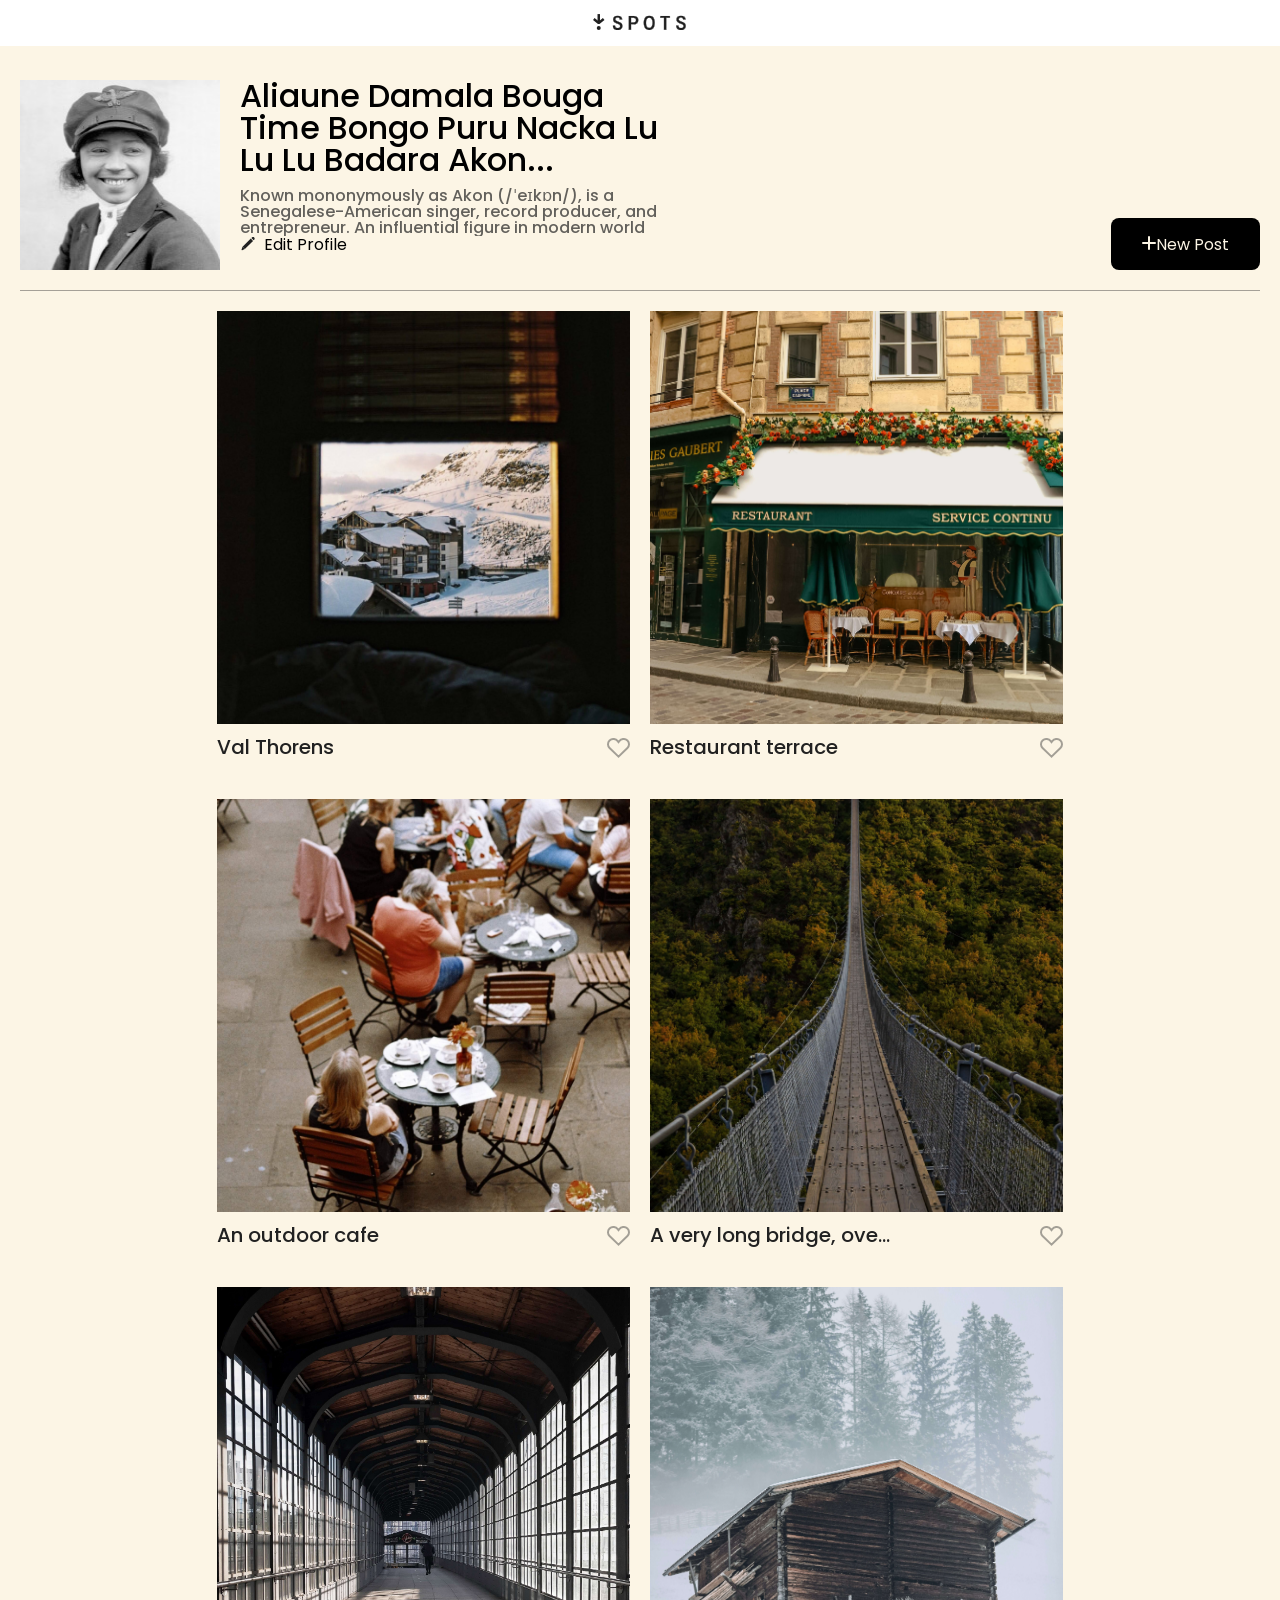
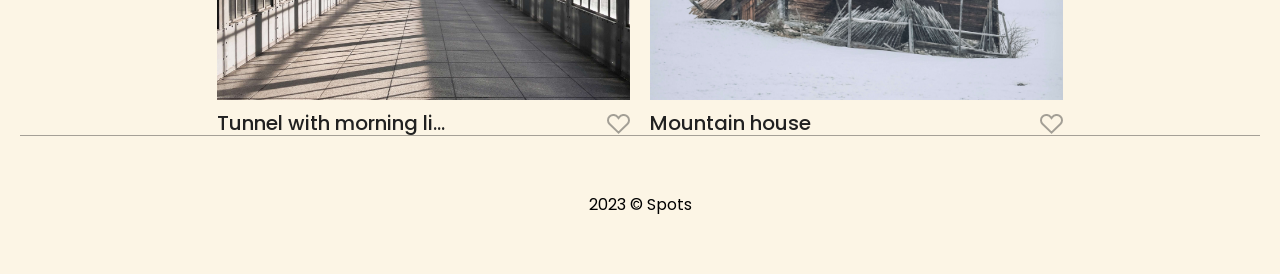
==== index.html @ 3129638e "doc1: add readme" ====
<!DOCTYPE html>
<html lang="en">
  <head>
    <meta charset="UTF-8" />
    <meta name="viewport" content="width=device-width, initial-scale=1.0" />
    <meta name="author" content="Johnathan Virgil" />
    <meta name="description" content="????" />
    <meta name="keywords" content="HTML, CSS" />
    <link rel="stylesheet" href="./pages/index.css" />
    <link rel="shortcut icon" href="favicon.ico" type="image/x-icon" />
    <title>Spots</title>
  </head>
  <body>
    <div class="page">
      <header class="header">
        <img src="./images/Logo.svg" alt="Spot logo" class="header__logo" />
      </header>
      <main class="content">
        <section class="profile page__section">
          <img
            src="./images/avatar.jpg"
            alt="Bessie Coleman"
            class="profile__avatar"
          />
          <div class="profile__column">
            <h1 class="profile__name">
              Aliaune Damala Bouga Time Bongo Puru Nacka Lu Lu Lu Badara Akon...
            </h1>
            <p class="profile__description">
              Known mononymously as Akon (/ˈeɪkɒn/), is a Senegalese-American
              singer, record producer, and entrepreneur. An influential figure
              in modern world
            </p>
            <button type="button" class="profile__edit-btn">
              <img src="./images/pencil.svg" alt="Pencil icon" />Edit Profile
            </button>
          </div>
          <button type="button" class="profile__add-btn">
            <img src="./images/plus.svg" alt="Plus icon" />New Post
          </button>
        </section>
        <section class="cards">
          <ul class="cards__list">
            <li class="card">
              <img
                src="./images/1-photo-by-moritz-feldmann-from-pexels.jpg"
                alt="Val Thorens"
                class="card__image"
              />
              <div class="card__content">
                <h2 class="card__title">Val Thorens</h2>
                <button type="button" class="card__like-btn"></button>
              </div>
            </li>
            <li class="card">
              <img
                src="./images/2-photo-by-ceiline-from-pexels.jpg"
                alt="Val Thorens"
                class="card__image"
              />
              <div class="card__content">
                <h2 class="card__title">Restaurant terrace</h2>
                <button type="button" class="card__like-btn"></button>
              </div>
            </li>
            <li class="card">
              <img
                src="./images/3-photo-by-tubanur-dogan-from-pexels.jpg"
                alt="Val Thorens"
                class="card__image"
              />
              <div class="card__content">
                <h2 class="card__title">An outdoor cafe</h2>
                <button type="button" class="card__like-btn"></button>
              </div>
            </li>
            <li class="card">
              <img
                src="./images/4-photo-by-maurice-laschet-from-pexels.jpg"
                alt="Val Thorens"
                class="card__image"
              />
              <div class="card__content">
                <h2 class="card__title">
                  A very long bridge, over the forest...
                </h2>
                <button type="button" class="card__like-btn"></button>
              </div>
            </li>
            <li class="card">
              <img
                src="./images/5-photo-by-van-anh-nguyen-from-pexels.jpg"
                alt="Val Thorens"
                class="card__image"
              />
              <div class="card__content">
                <h2 class="card__title">Tunnel with morning light</h2>
                <button type="button" class="card__like-btn"></button>
              </div>
            </li>
            <li class="card">
              <img
                src="./images/6-photo-by-moritz-feldmann-from-pexels.jpg"
                alt="Val Thorens"
                class="card__image"
              />
              <div class="card__content">
                <h2 class="card__title">Mountain house</h2>
                <button type="button" class="card__like-btn"></button>
              </div>
            </li>
          </ul>
        </section>
      </main>
      <footer class="footer">2023 © Spots</footer>
    </div>
  </body>
</html>
---- pages/index.css ----
@import url(../vendor/normalize.css);
@import url(../vendor/fonts.css);
@import url(../blocks/page.css);
@import url(../blocks/header.css);
@import url(../blocks/content.css);
@import url(../blocks/profile.css);
@import url(../blocks/cards.css);
@import url(../blocks/card.css);
@import url(../blocks/footer.css);
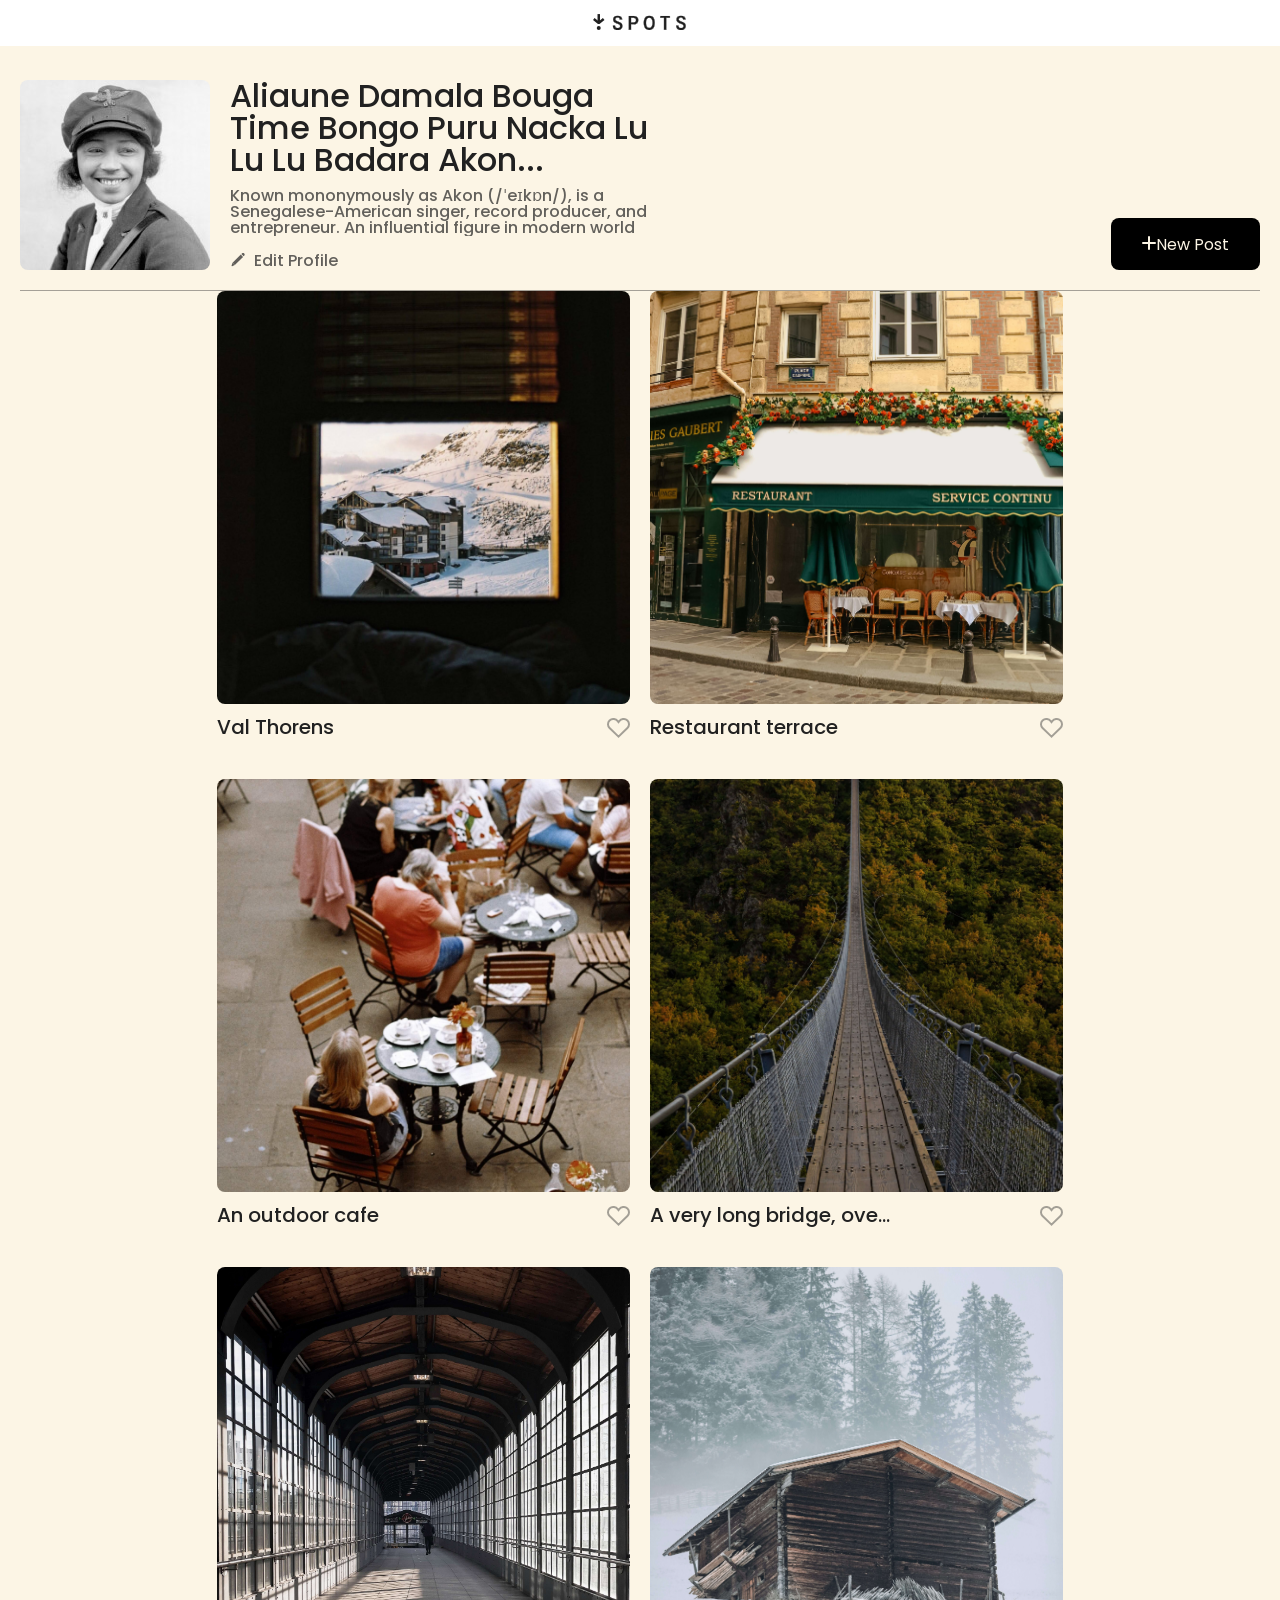
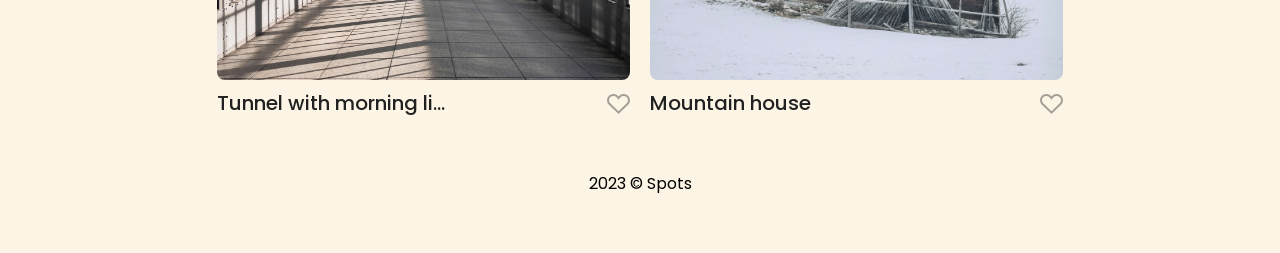
==== commit fda7a55e: "update files" ====
--- a/index.html
+++ b/index.html
@@ -39,7 +39,7 @@
             <img src="./images/plus.svg" alt="Plus icon" />New Post
           </button>
         </section>
-        <section class="cards">
+        <page__section class="cards">
           <ul class="cards__list">
             <li class="card">
               <img
@@ -112,7 +112,7 @@
           </ul>
         </section>
       </main>
-      <footer class="footer">2023 © Spots</footer>
+      <footer class="footer page__section">2023 © Spots</footer>
     </div>
   </body>
 </html>
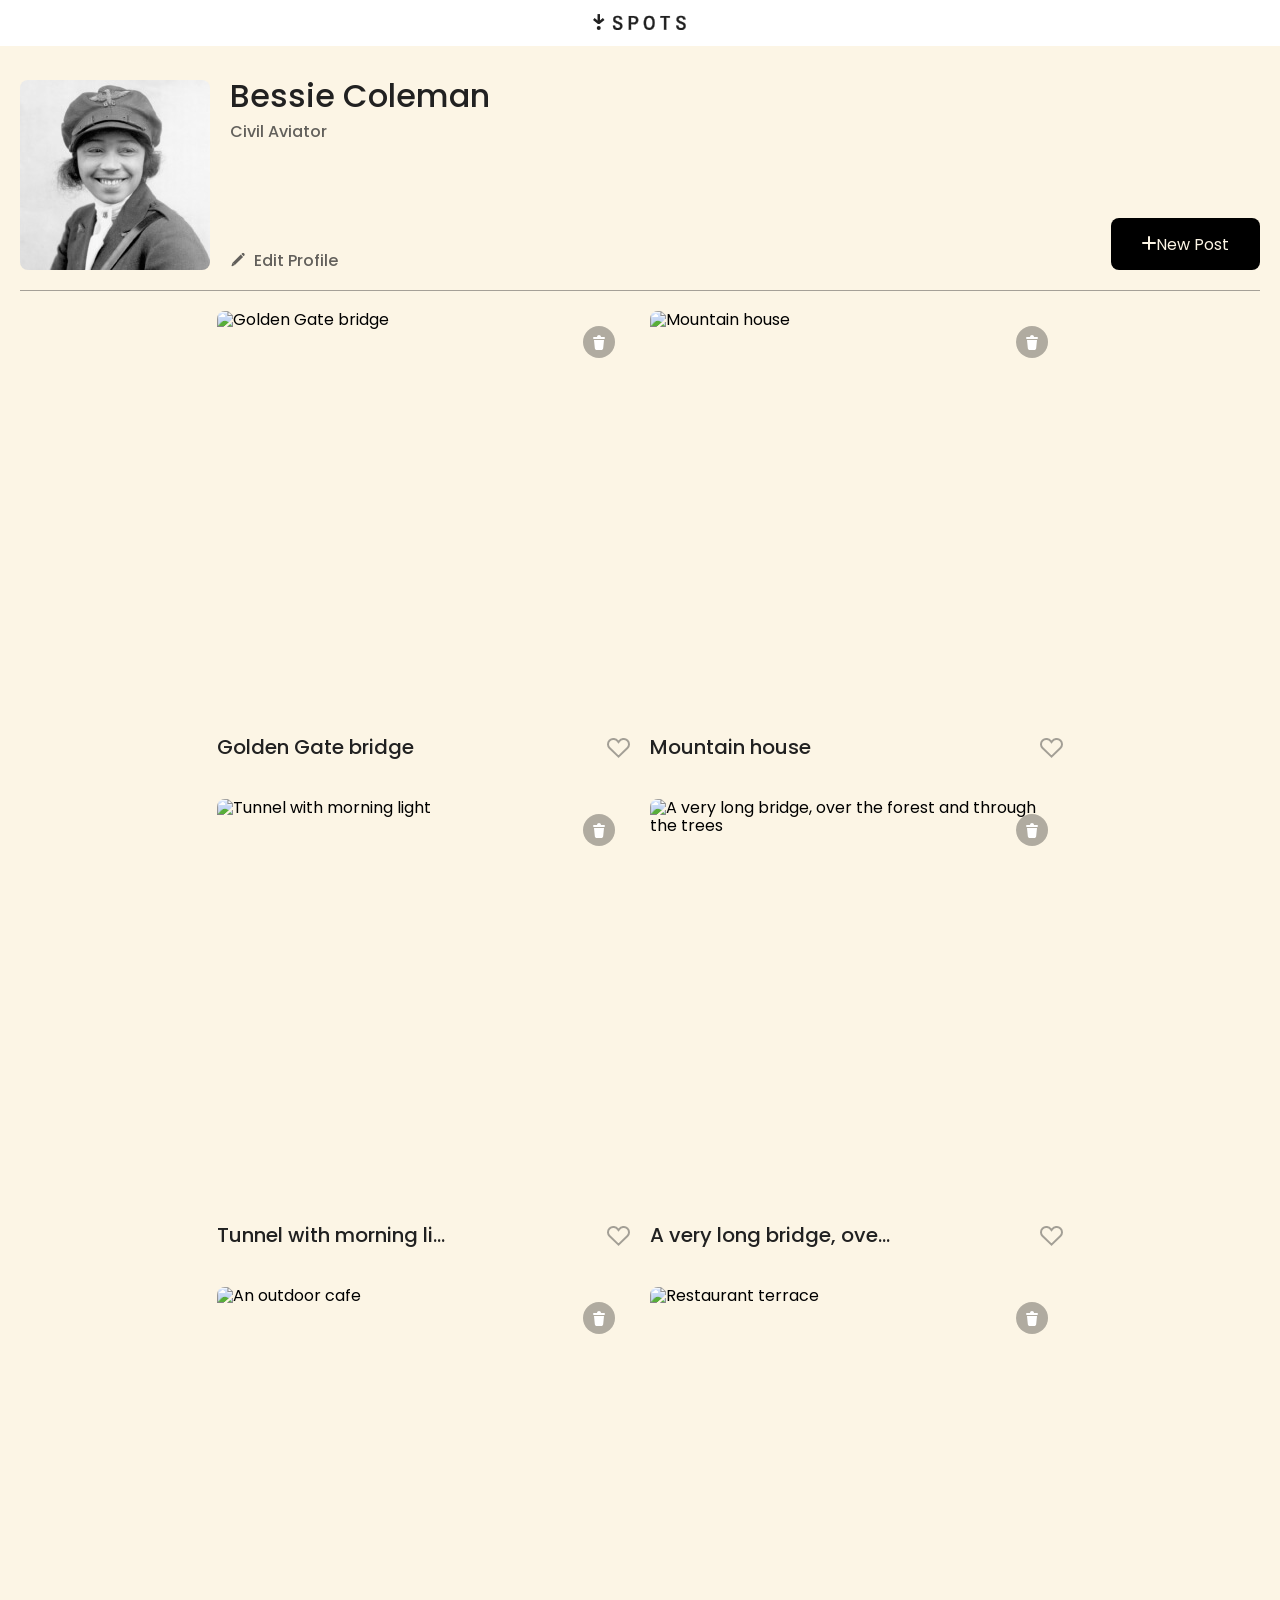
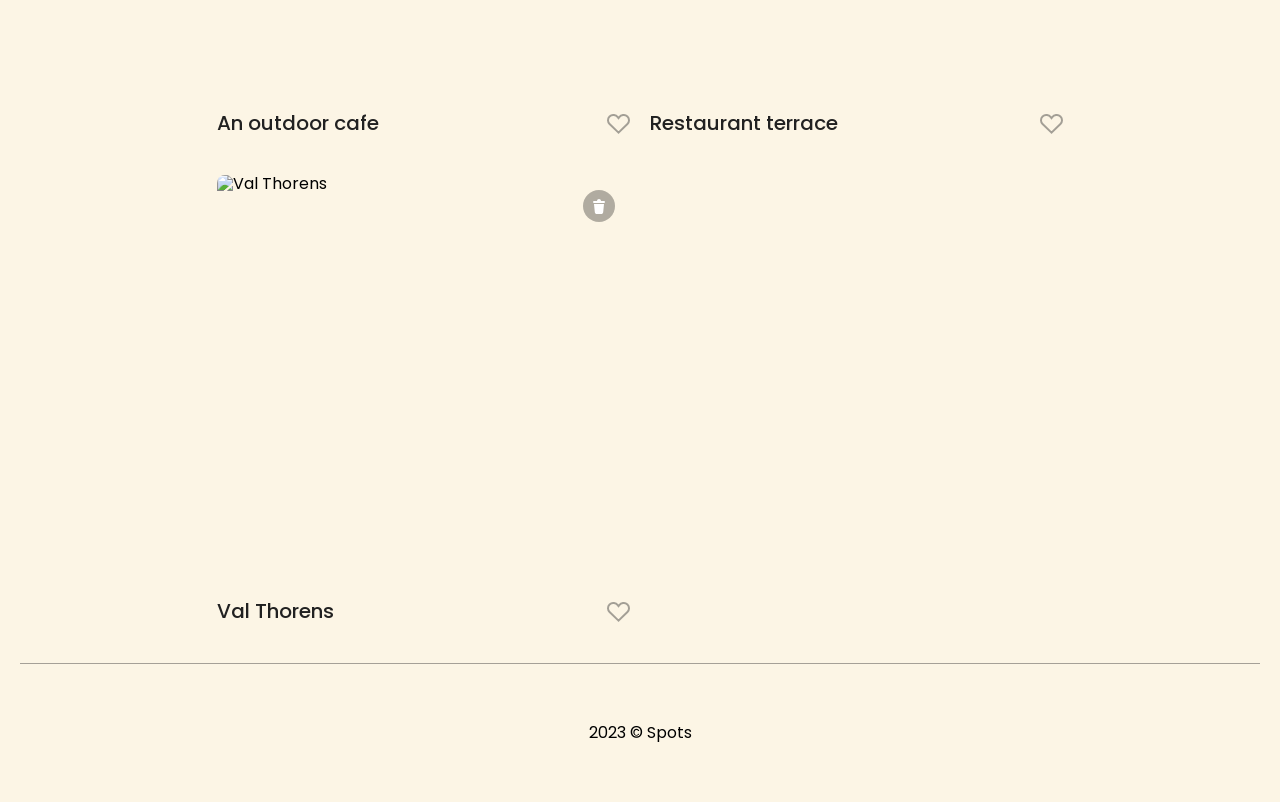
==== commit 6077796a: "update" ====
--- a/index.html
+++ b/index.html
@@ -23,14 +23,8 @@
             class="profile__avatar"
           />
           <div class="profile__column">
-            <h1 class="profile__name">
-              Aliaune Damala Bouga Time Bongo Puru Nacka Lu Lu Lu Badara Akon...
-            </h1>
-            <p class="profile__description">
-              Known mononymously as Akon (/ˈeɪkɒn/), is a Senegalese-American
-              singer, record producer, and entrepreneur. An influential figure
-              in modern world
-            </p>
+            <h1 class="profile__name">Bessie Coleman</h1>
+            <p class="profile__description">Civil Aviator</p>
             <button type="button" class="profile__edit-btn">
               <img src="./images/pencil.svg" alt="Pencil icon" />Edit Profile
             </button>
@@ -39,80 +33,97 @@
             <img src="./images/plus.svg" alt="Plus icon" />New Post
           </button>
         </section>
-        <page__section class="cards">
+        <section class="cards page__section">
           <ul class="cards__list">
-            <li class="card">
-              <img
-                src="./images/1-photo-by-moritz-feldmann-from-pexels.jpg"
-                alt="Val Thorens"
-                class="card__image"
-              />
-              <div class="card__content">
-                <h2 class="card__title">Val Thorens</h2>
-                <button type="button" class="card__like-btn"></button>
-              </div>
-            </li>
-            <li class="card">
-              <img
-                src="./images/2-photo-by-ceiline-from-pexels.jpg"
-                alt="Val Thorens"
-                class="card__image"
-              />
-              <div class="card__content">
-                <h2 class="card__title">Restaurant terrace</h2>
-                <button type="button" class="card__like-btn"></button>
-              </div>
-            </li>
-            <li class="card">
-              <img
-                src="./images/3-photo-by-tubanur-dogan-from-pexels.jpg"
-                alt="Val Thorens"
-                class="card__image"
-              />
-              <div class="card__content">
-                <h2 class="card__title">An outdoor cafe</h2>
-                <button type="button" class="card__like-btn"></button>
-              </div>
-            </li>
-            <li class="card">
-              <img
-                src="./images/4-photo-by-maurice-laschet-from-pexels.jpg"
-                alt="Val Thorens"
-                class="card__image"
-              />
-              <div class="card__content">
-                <h2 class="card__title">
-                  A very long bridge, over the forest...
-                </h2>
-                <button type="button" class="card__like-btn"></button>
-              </div>
-            </li>
-            <li class="card">
-              <img
-                src="./images/5-photo-by-van-anh-nguyen-from-pexels.jpg"
-                alt="Val Thorens"
-                class="card__image"
-              />
-              <div class="card__content">
-                <h2 class="card__title">Tunnel with morning light</h2>
-                <button type="button" class="card__like-btn"></button>
-              </div>
-            </li>
-            <li class="card">
-              <img
-                src="./images/6-photo-by-moritz-feldmann-from-pexels.jpg"
-                alt="Val Thorens"
-                class="card__image"
-              />
-              <div class="card__content">
-                <h2 class="card__title">Mountain house</h2>
-                <button type="button" class="card__like-btn"></button>
-              </div>
-            </li>
+            <template id="card-template">
+              <li class="card">
+                <button type="button" class="card__delete-icon"></button>
+                <img src="" alt="" class="card__image" />
+                <div class="card__content">
+                  <h2 class="card__title"></h2>
+                  <button
+                    aria-label="Like card"
+                    type="button"
+                    class="card__like-button"
+                  ></button>
+                </div>
+              </li>
+            </template>
           </ul>
         </section>
       </main>
       <footer class="footer page__section">2023 © Spots</footer>
+      <div class="modal" id="edit-modal">
+        <div class="modal__container">
+          <button type="submit" class="modal__close-btn"></button>
+          <h2 class="modal__title">Edit profile</h2>
+          <form name="edit-profile" class="modal__form">
+            <label for="profile-name-input" class="modal__label">
+              Name
+              <input
+                id="profile-name-input"
+                type="text"
+                class="modal__input"
+                name="name"
+                placeholder="Type your name"
+              />
+            </label>
+            <label for="profile-description-input" class="modal__label">
+              Description
+              <input
+                id="profile-description-input"
+                type="text"
+                class="modal__input"
+                name="description"
+                placeholder="Describe yourself"
+              />
+            </label>
+            <button type="submit" class="modal__submit-btn">Save</button>
+          </form>
+        </div>
+      </div>
     </div>
+
+    <div class="modal" id="add-card-modal">
+      <div class="modal__container">
+        <button type="submit" class="modal__close-btn"></button>
+        <h2 class="modal__title">New post</h2>
+        <form class="modal__form">
+          <label for="profile-name-input" class="modal__label">
+            Image link
+            <input
+              id="add-card-image-link-input"
+              type="text"
+              class="modal__input"
+              name="image link"
+              placeholder="Place your link"
+            />
+          </label>
+          <label for="profile-description-input" class="modal__label">
+            Caption
+            <input
+              id="profile-caption-input"
+              type="text"
+              class="modal__input"
+              name="description"
+              placeholder="Describe yourself"
+            />
+          </label>
+          <button type="submit" class="modal__submit-btn">Save</button>
+        </form>
+      </div>
+    </div>
+
+    <div class="modal" id="preview-modal">
+      <div class="modal__container modal__container_type_preview">
+        <button
+          type="submit"
+          class="modal__close-btn modal__close-btn_type_preview"
+        ></button>
+        <img class="modal__image" src="" alt="" />
+        <p class="modal__caption"></p>
+      </div>
+    </div>
+    <script defer src="./scripts/index.js"></script>
   </body>
 </html>
--- a/pages/index.css
+++ b/pages/index.css
@@ -7,3 +7,4 @@
 @import url(../blocks/cards.css);
 @import url(../blocks/card.css);
 @import url(../blocks/footer.css);
+@import url(../blocks/modal.css);
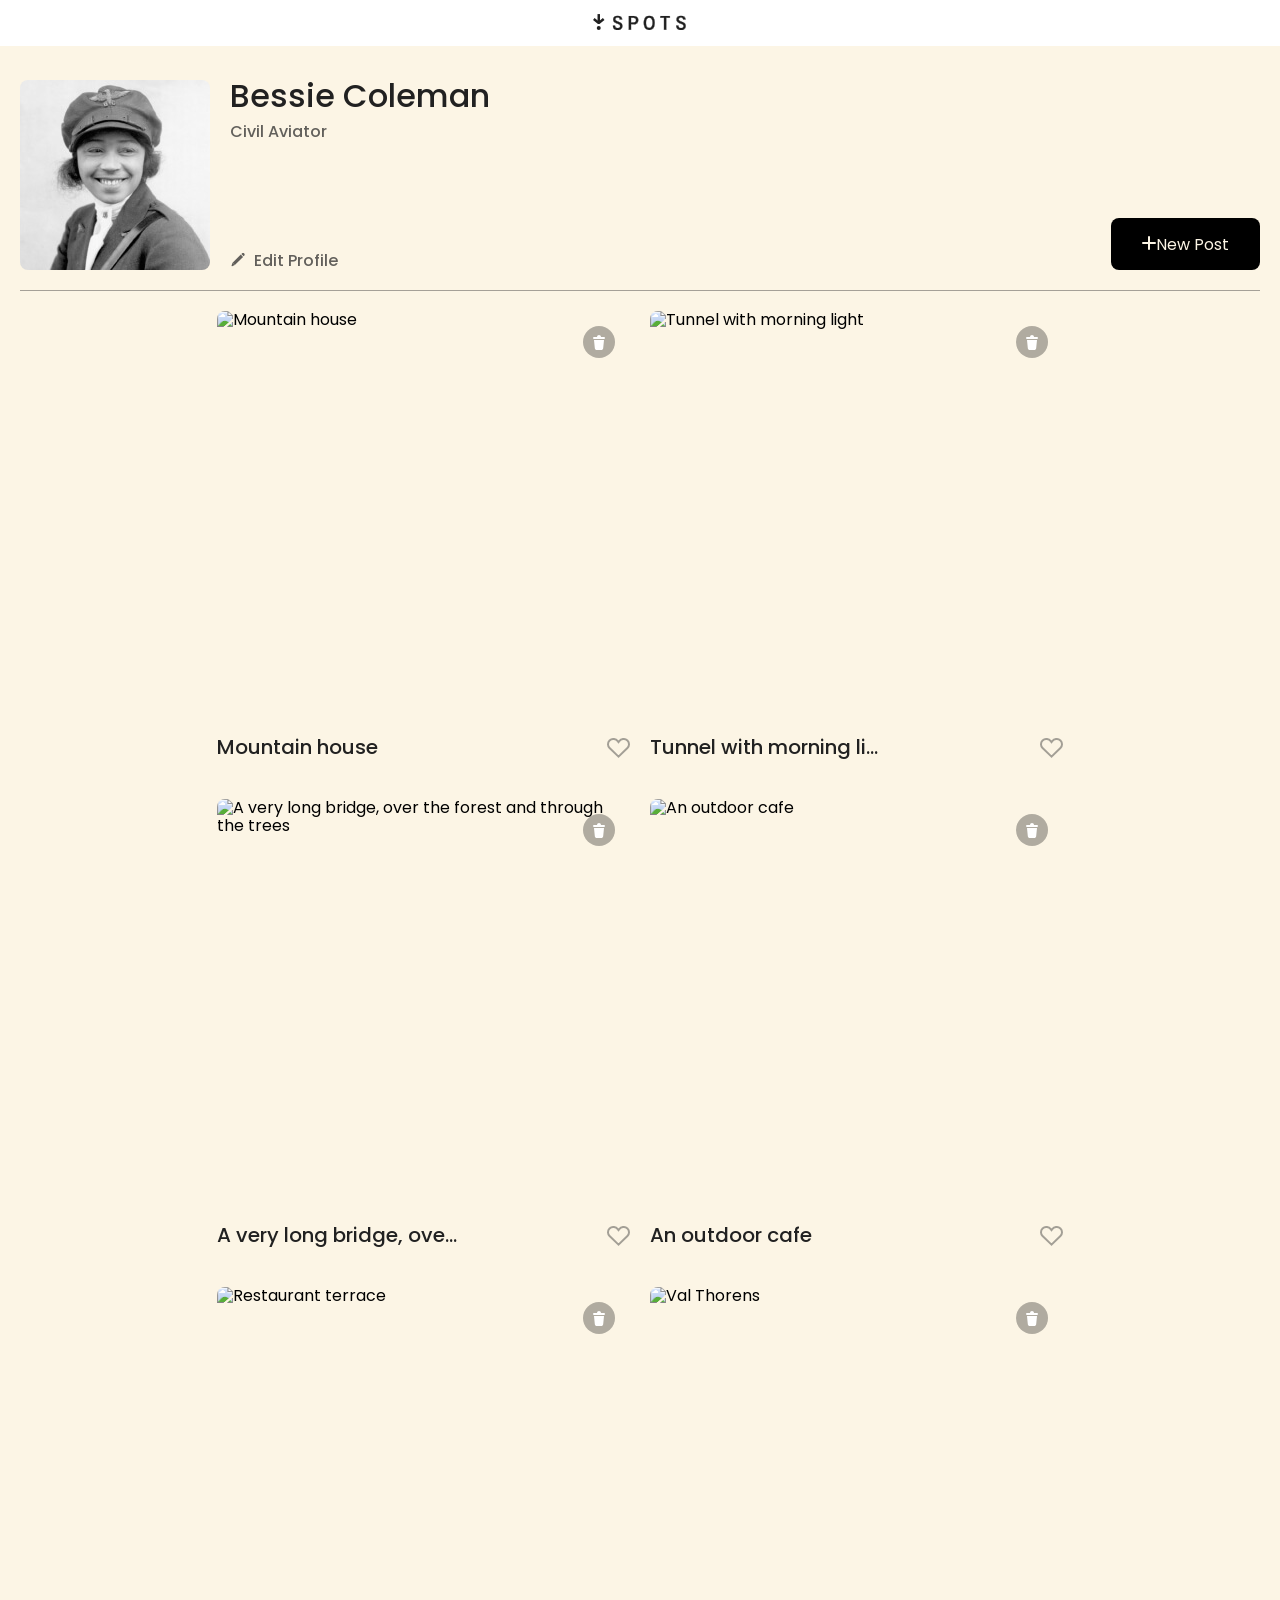
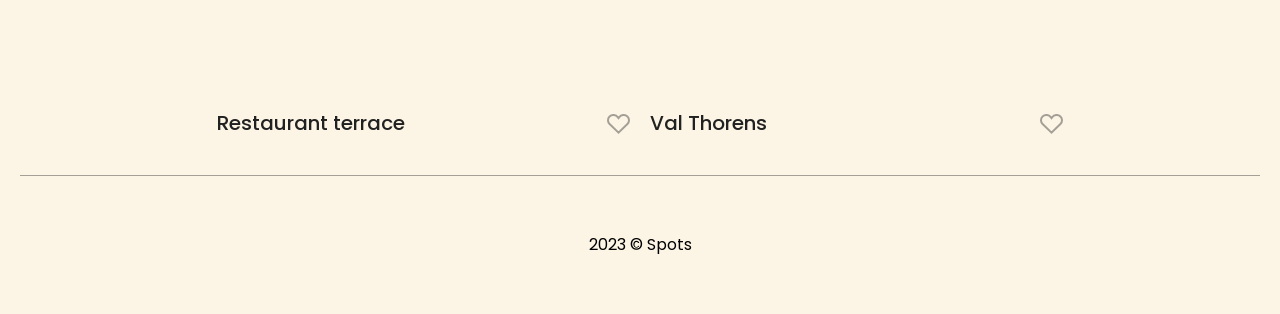
==== commit fed68411: "final update to project" ====
--- a/index.html
+++ b/index.html
@@ -55,28 +55,39 @@
       <footer class="footer page__section">2023 © Spots</footer>
       <div class="modal" id="edit-modal">
         <div class="modal__container">
-          <button type="submit" class="modal__close-btn"></button>
+          <button class="modal__close-btn"></button>
           <h2 class="modal__title">Edit profile</h2>
-          <form name="edit-profile" class="modal__form">
-            <label for="profile-name-input" class="modal__label">
+          <form class="modal__form" id="edit-profile-form" novalidate>
+            <label class="modal__label" for="profile-name-input">
               Name
               <input
                 id="profile-name-input"
-                type="text"
                 class="modal__input"
                 name="name"
                 placeholder="Type your name"
+                type="text"
+                minlength="2"
+                maxlength="40"
+                required
               />
+              <span id="profile-name-input-error" class="modal__error"></span>
             </label>
-            <label for="profile-description-input" class="modal__label">
+            <label class="modal__label">
               Description
               <input
                 id="profile-description-input"
-                type="text"
                 class="modal__input"
                 name="description"
                 placeholder="Describe yourself"
+                type="text"
+                minlength="2"
+                maxlength="200"
+                required
               />
+              <span
+                id="profile-description-input-error"
+                class="modal__error"
+              ></span>
             </label>
             <button type="submit" class="modal__submit-btn">Save</button>
           </form>
@@ -88,26 +99,35 @@
       <div class="modal__container">
         <button type="submit" class="modal__close-btn"></button>
         <h2 class="modal__title">New post</h2>
-        <form class="modal__form">
-          <label for="profile-name-input" class="modal__label">
+        <form class="modal__form" id="card-form" novalidate>
+          <label class="modal__label" for="add-card-image-link-input">
             Image link
             <input
               id="add-card-image-link-input"
-              type="text"
               class="modal__input"
               name="image link"
-              placeholder="Place your link"
+              placeholder="Paste a link to the picture"
+              type="url"
+              required
             />
+            <span
+              id="add-card-image-link-input-error"
+              class="modal__error"
+            ></span>
           </label>
-          <label for="profile-description-input" class="modal__label">
+          <label class="modal__label">
             Caption
             <input
               id="profile-caption-input"
-              type="text"
               class="modal__input"
               name="description"
-              placeholder="Describe yourself"
+              placeholder="Type your caption"
+              type="text"
+              minlength="2"
+              maxlength="30"
+              required
             />
+            <span id="profile-caption-input-error" class="modal__error"></span>
           </label>
           <button type="submit" class="modal__submit-btn">Save</button>
         </form>
@@ -124,6 +144,7 @@
         <p class="modal__caption"></p>
       </div>
     </div>
+    <script defer src="./scripts/validation.js"></script>
     <script defer src="./scripts/index.js"></script>
   </body>
 </html>
